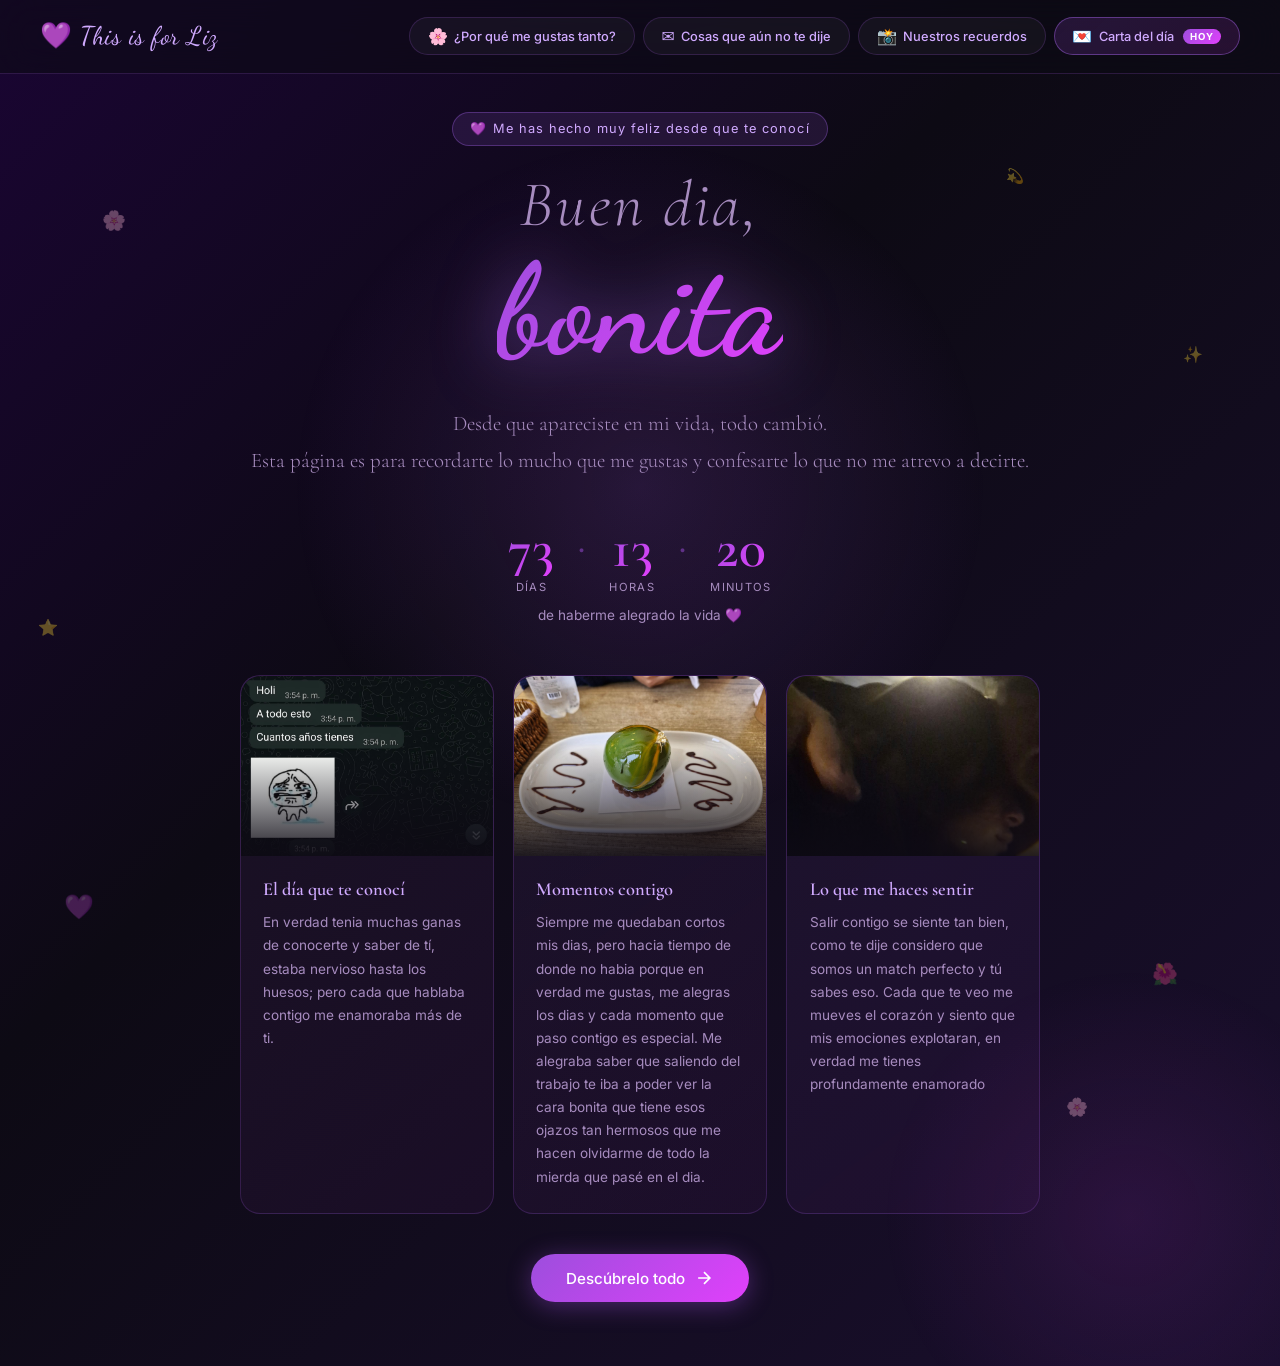
==== index.html @ a4163562 "orientación 2" ====
<!DOCTYPE html>
<html lang="es">

<head>
  <meta charset="UTF-8" />
  <meta name="viewport" content="width=device-width, initial-scale=1.0" />
  <title>This is for Liz 💜</title>
  <meta name="description"
    content="Una página especial dedicada a ti, para recordar todo lo que hemos vivido juntos." />
  <link rel="preconnect" href="https://fonts.googleapis.com" />
  <link rel="preconnect" href="https://fonts.gstatic.com" crossorigin />
  <link
    href="https://fonts.googleapis.com/css2?family=Cormorant+Garamond:ital,wght@0,300;0,400;0,600;1,300;1,400&family=Inter:wght@300;400;500&family=Dancing+Script:wght@400;600;700&display=swap"
    rel="stylesheet" />
  <link rel="stylesheet" href="style.css" />
</head>

<body>

  <!-- ✨ Partículas flotantes de fondo -->
  <div class="particles" id="particles"></div>

  <!-- 🌸 Pantalla Principal -->
  <main class="hero" id="hero">

    <!-- Encabezado con navegación de pestañas -->
    <header class="site-header" id="site-header">
      <div class="logo">💜 This is for Liz</div>
      <nav class="tab-nav" id="tab-nav" aria-label="Navegación principal">
        <button class="tab-btn" id="btn-why" onclick="openModal('modal-why')" aria-haspopup="dialog">
          <span class="tab-icon">🌸</span>
          <span class="tab-label">¿Por qué me gustas tanto?</span>
        </button>
        <button class="tab-btn" id="btn-unsaid" onclick="openModal('modal-unsaid')" aria-haspopup="dialog">
          <span class="tab-icon">✉️</span>
          <span class="tab-label">Cosas que aún no te dije</span>
        </button>
        <button class="tab-btn" id="btn-memories" onclick="openModal('modal-memories')" aria-haspopup="dialog">
          <span class="tab-icon">📸</span>
          <span class="tab-label">Nuestros recuerdos</span>
        </button>
        <button class="tab-btn tab-btn--carta" id="btn-carta" onclick="openModal('modal-carta')" aria-haspopup="dialog">
          <span class="tab-icon">💌</span>
          <span class="tab-label">Carta del día</span>
          <span class="carta-badge" id="carta-badge">HOY</span>
        </button>
      </nav>
    </header>

    <!-- Contenido principal del hero -->
    <section class="hero-content" id="hero-content">
      <div class="hero-badge">💜 Me has hecho muy feliz desde que te conocí</div>

      <h1 class="hero-title">
        <span class="title-line">Buen dia,</span>
        <span class="title-name" id="hero-name">bonita</span>
      </h1>

      <p class="hero-subtitle" id="hero-subtitle">
        Desde que apareciste en mi vida, todo cambió.<br />
        Esta página es para recordarte lo mucho que me gustas y confesarte lo que no me atrevo a decirte.
      </p>

      <!-- Contador de tiempo juntos -->
      <div class="time-counter" id="time-counter">
        <div class="counter-item">
          <span class="counter-number" id="counter-days">0</span>
          <span class="counter-label">días</span>
        </div>
        <div class="counter-divider">·</div>
        <div class="counter-item">
          <span class="counter-number" id="counter-hours">0</span>
          <span class="counter-label">horas</span>
        </div>
        <div class="counter-divider">·</div>
        <div class="counter-item">
          <span class="counter-number" id="counter-minutes">0</span>
          <span class="counter-label">minutos</span>
        </div>
      </div>
      <p class="counter-caption">de haberme alegrado la vida 💜</p>

      <!-- Tarjetas de experiencias en la pantalla principal -->
      <div class="experience-cards" id="experience-cards">

        <!-- ── Tarjeta 1: agrega tu foto en src="" ── -->
        <article class="exp-card" id="card-1">
          <div class="card-media" id="card-media-1">
            <!-- imagen: imagenes/primer_mensaje.jpeg -->
            <img class="card-photo" id="card-photo-1" src="imagenes/primer_mensaje.jpeg" alt="El día que te conocí"
              onerror="this.style.display='none'; this.nextElementSibling.style.display='flex'"
              onload="this.style.display='block'; this.nextElementSibling.style.display='none'" />
            <div class="card-photo-placeholder" id="card-placeholder-1">
              <span class="placeholder-icon">🌟</span>
            </div>
            <div class="card-media-overlay"></div>
          </div>
          <div class="card-body">
            <h3 class="card-title">El día que te conocí</h3>
            <p class="card-text">En verdad tenia muchas ganas de conocerte y saber de tí, estaba nervioso hasta los
              huesos; pero cada que hablaba contigo me enamoraba más de ti.</p>
          </div>
        </article>

        <!-- ── Tarjeta 2: agrega tu foto en src="" ── -->
        <article class="exp-card" id="card-2">
          <div class="card-media" id="card-media-2">
            <img class="card-photo" id="card-photo-2" src="imagenes/votaciones_dia.jpeg" alt="Momentos contigo"
              onerror="this.style.display='none'; this.nextElementSibling.style.display='flex'"
              onload="this.style.display='block'; this.nextElementSibling.style.display='none'" />
            <div class="card-photo-placeholder" id="card-placeholder-2">
              <span class="placeholder-icon">☕</span>
            </div>
            <div class="card-media-overlay"></div>
          </div>
          <div class="card-body">
            <h3 class="card-title">Momentos contigo</h3>
            <p class="card-text">Siempre me quedaban cortos mis dias, pero hacia tiempo de donde no habia porque en
              verdad me gustas, me alegras los dias y cada momento que paso contigo es especial.
              Me alegraba saber que saliendo del trabajo te iba a poder ver la cara bonita que tiene esos ojazos tan
              hermosos que me hacen olvidarme de todo la mierda que pasé en el dia.
            </p>
          </div>
        </article>

        <!-- ── Tarjeta 3: agrega tu foto en src="" ── -->
        <article class="exp-card" id="card-3">
          <div class="card-media" id="card-media-3">
            <img class="card-photo" id="card-photo-3" src="imagenes/bonita_captada_en_camara_durmiendo.jpeg"
              alt="Lo que me haces sentir"
              onerror="this.style.display='none'; this.nextElementSibling.style.display='flex'"
              onload="this.style.display='block'; this.nextElementSibling.style.display='none'" />
            <div class="card-photo-placeholder" id="card-placeholder-3">
              <span class="placeholder-icon">🎶</span>
            </div>
            <div class="card-media-overlay"></div>
          </div>
          <div class="card-body">
            <h3 class="card-title">Lo que me haces sentir</h3>
            <p class="card-text">Salir contigo se siente tan bien, como te dije considero que somos un match perfecto y
              tú sabes eso. Cada que te veo me mueves el corazón y siento que mis emociones explotaran, en verdad me
              tienes profundamente enamorado</p>
          </div>
        </article>

      </div>

      <!-- Botón de explorar -->
      <button class="cta-btn" id="cta-btn" onclick="openModal('modal-why')">
        <span>Descúbrelo todo</span>
        <svg width="20" height="20" viewBox="0 0 24 24" fill="none" stroke="currentColor" stroke-width="2">
          <path d="M5 12h14M12 5l7 7-7 7" />
        </svg>
      </button>
    </section>

    <!-- Flores decorativas flotantes -->
    <div class="floating-flowers" aria-hidden="true">
      <span class="flower f1">🌸</span>
      <span class="flower f2">✨</span>
      <span class="flower f3">💜</span>
      <span class="flower f4">🌺</span>
      <span class="flower f5">⭐</span>
      <span class="flower f6">🌸</span>
      <span class="flower f7">💫</span>
    </div>
  </main>

  <!-- ─────────────────────────────────────────── -->
  <!-- MODAL 1: ¿Por qué me gustas tanto?         -->
  <!-- ─────────────────────────────────────────── -->
  <div class="modal-overlay" id="modal-why" role="dialog" aria-modal="true" aria-labelledby="modal-why-title"
    onclick="closeModalOnOverlay(event, 'modal-why')">
    <div class="modal-window" id="modal-why-win">
      <button class="modal-close" onclick="closeModal('modal-why')" aria-label="Cerrar ventana">✕</button>
      <div class="modal-header">
        <span class="modal-icon">🌸</span>
        <h2 class="modal-title" id="modal-why-title">¿Por qué me gustas tanto?</h2>
      </div>
      <div class="modal-body" id="modal-why-body">
        <!-- Aquí irá el contenido personalizado -->
        <p class="modal-intro">Como siempre te dije razones me sobran, voy a intentar escribir algunas...</p>

        <div class="reason-list" id="reason-list">
          <div class="reason-item" id="reason-1">
            <span class="reason-num">01</span>
            <div class="reason-text">
              <h4>Eres tan "Ay"</h4>
              <p>Tu forma de ser tan unica hizo que me enamorara de ti, tus gestos, tu sonrisa, tu forma de hablar, ...,
                en verdad me tienes completamente idiota.</p>
            </div>
          </div>
          <div class="reason-item" id="reason-2">
            <span class="reason-num">02</span>
            <div class="reason-text">
              <h4>Tus ojos</h4>
              <p>Cada vez que te veo se me ilumina el rostro, y eso lo has notado. El poder verte eso ojos me llena el
                corazón el como me mirabas me hacia ponerme nervioso y feliz ksksk</p>
            </div>
          </div>
          <div class="reason-item" id="reason-3">
            <span class="reason-num">03</span>
            <div class="reason-text">
              <h4>Tu sonrisa</h4>
              <p>Cada vez que te veia sonreir me movias por dentro. En verdad, no te haces una idea de lo hermosa que te
                ves sonriendo
              </p>
            </div>
          </div>
          <div class="reason-item" id="reason-4">
            <span class="reason-num">04</span>
            <div class="reason-text">
              <h4>Tu forma de hablar</h4>
              <p>Me alegra tanto que cuando hablamos no es como la charla tipica y aburrida que se tiene siempre,
                contigo hasta hablar de traumas llega a ser divertido sksksksk</p>
            </div>
          </div>
          <div class="reason-item" id="reason-5">
            <span class="reason-num">05</span>
            <div class="reason-text">
              <h4>Tu forma de besar</h4>
              <p>Te prometo que nadie me habia besado como lo haces tú, al principio fue raro pero no por malo sino por
                novedad, pero me gusto mucho ksksk; desde sentir tus labios hasta el escucharte respirar con algo de
                dificultad, te prometo que es muy bonito recordarlo ksksk</p>
            </div>
          </div>
        </div>
      </div>
    </div>
  </div>

  <!-- ─────────────────────────────────────────── -->
  <!-- MODAL 2: Cosas que aún no te dije          -->
  <!-- ─────────────────────────────────────────── -->
  <div class="modal-overlay" id="modal-unsaid" role="dialog" aria-modal="true" aria-labelledby="modal-unsaid-title"
    onclick="closeModalOnOverlay(event, 'modal-unsaid')">
    <div class="modal-window" id="modal-unsaid-win">
      <button class="modal-close" onclick="closeModal('modal-unsaid')" aria-label="Cerrar ventana">✕</button>
      <div class="modal-header">
        <span class="modal-icon">✉️</span>
        <h2 class="modal-title" id="modal-unsaid-title">Cosas que aún no te dije</h2>
      </div>
      <div class="modal-body" id="modal-unsaid-body">
        <p class="modal-intro">Hay cosas que quise decirte pero no encontré el momento...</p>

        <div class="letter-container" id="letter-container">
          <div class="letter" id="letter-1">
            <p class="letter-text">
              "Me tragué el rogarte que te quedes a mi lado, porque en verdad te quiero lo suficiente como para respetar
              lo que decidas aunque me duela. Quiero que seas feliz y me gustaria que eso fuera a mi lado, si es que me
              eliges te prometo hacerte feliz cada dia y darte el afecto, cariño, respeto y todo lo que te mereces.
              Y si no es asi, espero que encuentres eso que buscas y seas feliz. Nunca me arrepentiré de haberte
              conocido
              y de haberte querido con todo mi ser. Te quiero mucho, mucho, mucho, en verdad no te haces una idea cuanto
              me gustas; estoy llorando mientras escribo esto porque me cuesta y duele el pensar que puede que no me
              elijas. Cuando hablamos de todo esto no podia dormir bien, y cuando dormi tuve una pesadilla, habia soñado
              que no me elegias a mí y te prometo que me desperté con lagrimas en los ojos. Pero como ya te habia dicho
              sea lo que sea que elijas yo estaré bien con eso
            </p>
            <span class="letter-sig">— Te quiero con el alma 💜</span>
          </div>
        </div>
      </div>
    </div>
  </div>

  <!-- ─────────────────────────────────────────── -->
  <!-- MODAL 3: Nuestros recuerdos                -->
  <!-- ─────────────────────────────────────────── -->
  <div class="modal-overlay" id="modal-memories" role="dialog" aria-modal="true" aria-labelledby="modal-memories-title"
    onclick="closeModalOnOverlay(event, 'modal-memories')">
    <div class="modal-window" id="modal-memories-win">
      <button class="modal-close" onclick="closeModal('modal-memories')" aria-label="Cerrar ventana">✕</button>
      <div class="modal-header">
        <span class="modal-icon">📸</span>
        <h2 class="modal-title" id="modal-memories-title">Nuestros recuerdos</h2>
      </div>
      <div class="modal-body" id="modal-memories-body">
        <p class="modal-intro">Te dije que no soy mucho de tomar fotos, pero acá puse algunos momentos que los guardo en
          mi corazón...</p>

        <div class="memories-grid" id="memories-grid">

          <!-- ── Recuerdo 1: pon tu foto en src="" y el pie en data-caption="" ── -->
          <div class="memory-card" id="memory-1">
            <img class="memory-photo" id="memory-photo-1" src="imagenes/flores_1.jpeg" alt="Recuerdo 1"
              onerror="this.style.display='none'; this.nextElementSibling.style.display='flex'"
              onload="this.style.display='block'; this.nextElementSibling.style.display='none'" />
            <div class="memory-placeholder" id="memory-placeholder-1">
              <span>🌸</span>
              <p>Recuerdo 1</p>
              <small>Pon la ruta de tu foto en src=""</small>
            </div>
            <div class="memory-caption" id="memory-caption-1">Es medio loco recordar que las 2 semanas de conocerte ya
              queria darte flores ksksksks</div>
          </div>

          <!-- ── Recuerdo 2 ── -->
          <div class="memory-card" id="memory-2">
            <img class="memory-photo" id="memory-photo-2" src="imagenes/flores_2.jpeg" alt="Recuerdo 2"
              onerror="this.style.display='none'; this.nextElementSibling.style.display='flex'"
              onload="this.style.display='block'; this.nextElementSibling.style.display='none'" />
            <div class="memory-placeholder" id="memory-placeholder-2">
              <span>✨</span>
              <p>Recuerdo 2</p>
              <small>Pon la ruta de tu foto en src=""</small>
            </div>
            <div class="memory-caption" id="memory-caption-2">Lirios para mi delirio XD, frase quemada, no puede ser
            </div>
          </div>

          <!-- ── Recuerdo 3 ── -->
          <div class="memory-card" id="memory-3">
            <img class="memory-photo" id="memory-photo-3" src="imagenes/votaciones_dia.jpeg" alt="Recuerdo 3"
              onerror="this.style.display='none'; this.nextElementSibling.style.display='flex'"
              onload="this.style.display='block'; this.nextElementSibling.style.display='none'" />
            <div class="memory-placeholder" id="memory-placeholder-3">
              <span>💜</span>
              <p>Recuerdo 3</p>
              <small>Pon la ruta de tu foto en src=""</small>
            </div>
            <div class="memory-caption" id="memory-caption-3">El dia de las votaciones, me encanto el poder haber estado
              al menos unas horas contigo</div>
          </div>

          <!-- ── Recuerdo 4 ── -->
          <div class="memory-card" id="memory-4">
            <img class="memory-photo" id="memory-photo-4" src="imagenes/bonita_captada_en_camara_durmiendo.jpeg"
              alt="Recuerdo 4" onerror="this.style.display='none'; this.nextElementSibling.style.display='flex'"
              onload="this.style.display='block'; this.nextElementSibling.style.display='none'" />
            <div class="memory-placeholder" id="memory-placeholder-4">
              <span>🌺</span>
              <p>Recuerdo 4</p>
              <small>Pon la ruta de tu foto en src=""</small>
            </div>
            <div class="memory-caption" id="memory-caption-4">Fue hermoso haber pasado toda una tarde contigo, me
              llenaste el corazón</div>
          </div>

        </div>
      </div>
    </div>
  </div>

  <!-- ─────────────────────────────────────────── -->
  <!-- MODAL 4: Carta del día                     -->
  <!-- ─────────────────────────────────────────── -->
  <div class="modal-overlay" id="modal-carta" role="dialog" aria-modal="true" aria-labelledby="modal-carta-title"
    onclick="closeModalOnOverlay(event, 'modal-carta')">
    <div class="modal-window modal-window--carta" id="modal-carta-win">
      <button class="modal-close" onclick="closeModal('modal-carta')" aria-label="Cerrar ventana">✕</button>

      <div class="modal-header">
        <span class="modal-icon">💌</span>
        <div>
          <h2 class="modal-title" id="modal-carta-title">Carta del día</h2>
          <p class="carta-date" id="carta-date-label">Cargando fecha...</p>
        </div>
      </div>

      <div class="modal-body" id="modal-carta-body">

        <!-- Carta actual -->
        <div class="carta-display" id="carta-display">
          <div class="carta-paper" id="carta-paper">
            <div class="carta-paper-header">
              <span class="carta-paper-icon">💜</span>
              <span class="carta-paper-label" id="carta-paper-label">Para ti, hoy</span>
            </div>
            <div class="carta-text" id="carta-text">
              <!-- El contenido se inyecta desde script.js -->
            </div>
            <div class="carta-firma" id="carta-firma">— Con todo mi cariño 💜</div>
          </div>
        </div>

        <!-- Sin carta para hoy -->
        <div class="carta-empty hidden" id="carta-empty">
          <span class="carta-empty-icon">📭</span>
          <p>Aún no hay carta para hoy...</p>
          <small>Vuelve pronto 💜</small>
        </div>

        <!-- Separador -->
        <div class="carta-divider">
          <span>✦</span>
        </div>

        <!-- Contador para la siguiente carta -->
        <div class="carta-next" id="carta-next">
          <p class="carta-next-label">Próxima carta en</p>
          <div class="carta-countdown" id="carta-countdown">
            <div class="cd-item">
              <span class="cd-num" id="cd-hours">00</span>
              <span class="cd-label">horas</span>
            </div>
            <span class="cd-sep">:</span>
            <div class="cd-item">
              <span class="cd-num" id="cd-mins">00</span>
              <span class="cd-label">min</span>
            </div>
            <span class="cd-sep">:</span>
            <div class="cd-item">
              <span class="cd-num" id="cd-secs">00</span>
              <span class="cd-label">seg</span>
            </div>
          </div>
        </div>

        <!-- Historial de cartas pasadas -->
        <div class="carta-history" id="carta-history">
          <h3 class="carta-history-title">📚 Cartas anteriores</h3>
          <div class="carta-history-list" id="carta-history-list">
            <!-- Se genera dinámicamente -->
          </div>
        </div>

      </div>
    </div>
  </div>

  <script src="script.js"></script>
</body>

</html>
---- style.css ----
/* ============================================
   PARA TI 💜 — Hoja de estilos principal
   Paleta: Morado / Violeta / Rosa oscuro
   ============================================ */

/* ── Variables de diseño ── */
:root {
  --clr-bg:          #0d0a14;
  --clr-bg2:         #140d1f;
  --clr-surface:     rgba(255, 255, 255, 0.04);
  --clr-surface2:    rgba(255, 255, 255, 0.08);
  --clr-border:      rgba(180, 100, 255, 0.18);
  --clr-border2:     rgba(180, 100, 255, 0.35);

  --clr-purple-1:    #b46fff;   /* principal */
  --clr-purple-2:    #9d4edd;   /* medio */
  --clr-purple-3:    #7b2fbe;   /* oscuro */
  --clr-pink:        #e040fb;
  --clr-lavender:    #d0aaff;
  --clr-text:        #f0e6ff;
  --clr-text-muted:  #a78cbf;

  --grad-main:  linear-gradient(135deg, #1a0533 0%, #0d0a14 40%, #1a0f2e 100%);
  --grad-accent: linear-gradient(135deg, var(--clr-purple-2), var(--clr-pink));
  --grad-card:  linear-gradient(145deg, rgba(180,111,255,0.08) 0%, rgba(224,64,251,0.04) 100%);

  --shadow-purple: 0 0 40px rgba(157, 78, 221, 0.25);
  --shadow-card:   0 8px 32px rgba(0, 0, 0, 0.4);
  --shadow-modal:  0 24px 80px rgba(0, 0, 0, 0.7), 0 0 60px rgba(157,78,221,0.2);

  --radius-card:  20px;
  --radius-modal: 28px;
  --radius-btn:   50px;

  --font-serif:  'Cormorant Garamond', Georgia, serif;
  --font-script: 'Dancing Script', cursive;
  --font-sans:   'Inter', system-ui, sans-serif;

  --transition: 0.35s cubic-bezier(0.4, 0, 0.2, 1);
}

/* ── Reset & base ── */
*, *::before, *::after { box-sizing: border-box; margin: 0; padding: 0; }

html { scroll-behavior: smooth; }

body {
  font-family: var(--font-sans);
  background: var(--grad-main);
  color: var(--clr-text);
  min-height: 100vh;
  overflow-x: hidden;
  line-height: 1.6;
}

/* ══════════════════════════════════════════
   PARTÍCULAS DE FONDO
══════════════════════════════════════════ */
.particles {
  position: fixed;
  inset: 0;
  pointer-events: none;
  z-index: 0;
  overflow: hidden;
}

.particle {
  position: absolute;
  border-radius: 50%;
  opacity: 0;
  animation: float-particle linear infinite;
}

@keyframes float-particle {
  0%   { transform: translateY(100vh) scale(0); opacity: 0; }
  10%  { opacity: 1; }
  90%  { opacity: 0.6; }
  100% { transform: translateY(-10vh) scale(1); opacity: 0; }
}

/* ══════════════════════════════════════════
   HEADER / NAVEGACIÓN
══════════════════════════════════════════ */
.site-header {
  position: fixed;
  top: 0;
  left: 0;
  right: 0;
  z-index: 100;
  display: flex;
  align-items: center;
  justify-content: space-between;
  padding: 1rem 2.5rem;
  background: rgba(13, 10, 20, 0.6);
  backdrop-filter: blur(20px);
  -webkit-backdrop-filter: blur(20px);
  border-bottom: 1px solid var(--clr-border);
  transition: var(--transition);
}

.site-header.scrolled {
  padding: 0.7rem 2.5rem;
  background: rgba(13, 10, 20, 0.9);
}

.logo {
  font-family: var(--font-script);
  font-size: 1.6rem;
  color: var(--clr-lavender);
  letter-spacing: 0.02em;
  flex-shrink: 0;
  user-select: none;
}

/* Tabs de navegación */
.tab-nav {
  display: flex;
  gap: 0.5rem;
  flex-wrap: wrap;
  justify-content: flex-end;
}

.tab-btn {
  display: flex;
  align-items: center;
  gap: 0.4rem;
  padding: 0.5rem 1.1rem;
  background: var(--clr-surface);
  border: 1px solid var(--clr-border);
  border-radius: var(--radius-btn);
  color: var(--clr-lavender);
  font-family: var(--font-sans);
  font-size: 0.8rem;
  font-weight: 500;
  cursor: pointer;
  transition: var(--transition);
  white-space: nowrap;
}

.tab-btn:hover,
.tab-btn:focus-visible {
  background: rgba(157, 78, 221, 0.2);
  border-color: var(--clr-purple-1);
  color: var(--clr-text);
  box-shadow: 0 0 16px rgba(157, 78, 221, 0.3);
  outline: none;
  transform: translateY(-1px);
}

.tab-icon { font-size: 1rem; }

/* ══════════════════════════════════════════
   HERO / PANTALLA PRINCIPAL
══════════════════════════════════════════ */
.hero {
  position: relative;
  min-height: 100vh;
  display: flex;
  align-items: center;
  justify-content: center;
  padding: 7rem 1.5rem 4rem;
  overflow: hidden;
}

/* Orbe de fondo decorativo */
.hero::before {
  content: '';
  position: absolute;
  top: 10%;
  left: 50%;
  transform: translateX(-50%);
  width: 700px;
  height: 700px;
  background: radial-gradient(ellipse, rgba(157,78,221,0.18) 0%, transparent 70%);
  pointer-events: none;
  animation: pulse-orb 6s ease-in-out infinite;
}

.hero::after {
  content: '';
  position: absolute;
  bottom: -100px;
  right: -100px;
  width: 500px;
  height: 500px;
  background: radial-gradient(ellipse, rgba(224,64,251,0.1) 0%, transparent 70%);
  pointer-events: none;
}

@keyframes pulse-orb {
  0%, 100% { transform: translateX(-50%) scale(1); opacity: 0.7; }
  50%       { transform: translateX(-50%) scale(1.1); opacity: 1; }
}

.hero-content {
  position: relative;
  z-index: 2;
  text-align: center;
  max-width: 800px;
  width: 100%;
  animation: fade-in-up 1s ease both;
}

@keyframes fade-in-up {
  from { opacity: 0; transform: translateY(40px); }
  to   { opacity: 1; transform: translateY(0); }
}

/* Badge */
.hero-badge {
  display: inline-block;
  padding: 0.35rem 1.1rem;
  background: rgba(180, 111, 255, 0.12);
  border: 1px solid rgba(180, 111, 255, 0.3);
  border-radius: var(--radius-btn);
  font-size: 0.8rem;
  letter-spacing: 0.08em;
  color: var(--clr-lavender);
  margin-bottom: 1.5rem;
  animation: fade-in-up 1s 0.1s ease both;
}

/* Título hero */
.hero-title {
  display: flex;
  flex-direction: column;
  align-items: center;
  line-height: 1.1;
  margin-bottom: 1.5rem;
  animation: fade-in-up 1s 0.2s ease both;
}

.title-line {
  font-family: var(--font-serif);
  font-size: clamp(2.5rem, 6vw, 4rem);
  font-weight: 300;
  font-style: italic;
  color: var(--clr-text-muted);
  letter-spacing: 0.04em;
}

.title-name {
  font-family: var(--font-script);
  font-size: clamp(4rem, 12vw, 8rem);
  font-weight: 700;
  background: var(--grad-accent);
  -webkit-background-clip: text;
  -webkit-text-fill-color: transparent;
  background-clip: text;
  filter: drop-shadow(0 0 30px rgba(180,111,255,0.5));
  animation: name-glow 3s ease-in-out infinite;
}

@keyframes name-glow {
  0%, 100% { filter: drop-shadow(0 0 20px rgba(180,111,255,0.4)); }
  50%       { filter: drop-shadow(0 0 50px rgba(224,64,251,0.6)); }
}

/* Subtítulo */
.hero-subtitle {
  font-family: var(--font-serif);
  font-size: clamp(1rem, 2.5vw, 1.3rem);
  font-weight: 300;
  color: var(--clr-text-muted);
  line-height: 1.8;
  margin-bottom: 2.5rem;
  animation: fade-in-up 1s 0.3s ease both;
}

/* Contador de tiempo */
.time-counter {
  display: flex;
  align-items: center;
  justify-content: center;
  gap: 1.5rem;
  margin-bottom: 0.5rem;
  animation: fade-in-up 1s 0.4s ease both;
}

.counter-item {
  display: flex;
  flex-direction: column;
  align-items: center;
}

.counter-number {
  font-family: var(--font-serif);
  font-size: clamp(2rem, 5vw, 3.5rem);
  font-weight: 600;
  background: var(--grad-accent);
  -webkit-background-clip: text;
  -webkit-text-fill-color: transparent;
  background-clip: text;
  line-height: 1;
}

.counter-label {
  font-size: 0.7rem;
  letter-spacing: 0.12em;
  text-transform: uppercase;
  color: var(--clr-text-muted);
  margin-top: 0.2rem;
}

.counter-divider {
  font-size: 2rem;
  color: var(--clr-purple-2);
  opacity: 0.5;
  line-height: 1;
  padding-bottom: 1rem;
}

.counter-caption {
  font-size: 0.85rem;
  color: var(--clr-text-muted);
  margin-bottom: 3rem;
  animation: fade-in-up 1s 0.5s ease both;
}

/* ══════════════════════════════════════════
   TARJETAS DE EXPERIENCIAS
══════════════════════════════════════════ */
.experience-cards {
  display: grid;
  grid-template-columns: repeat(auto-fit, minmax(240px, 1fr));
  gap: 1.2rem;
  margin-bottom: 2.5rem;
  animation: fade-in-up 1s 0.6s ease both;
}

.exp-card {
  background: var(--grad-card);
  border: 1px solid var(--clr-border);
  border-radius: var(--radius-card);
  text-align: left;
  cursor: default;
  transition: var(--transition);
  position: relative;
  overflow: hidden;
  display: flex;
  flex-direction: column;
}

.exp-card::after {
  content: '';
  position: absolute;
  inset: 0;
  border-radius: var(--radius-card);
  background: linear-gradient(135deg, rgba(180,111,255,0.06) 0%, transparent 60%);
  opacity: 0;
  transition: var(--transition);
  pointer-events: none;
  z-index: 2;
}

.exp-card:hover {
  border-color: var(--clr-border2);
  transform: translateY(-5px);
  box-shadow: var(--shadow-purple);
}

.exp-card:hover::after { opacity: 1; }

/* ── Área de imagen ── */
.card-media {
  position: relative;
  width: 100%;
  height: 180px;
  overflow: hidden;
  border-radius: var(--radius-card) var(--radius-card) 0 0;
  flex-shrink: 0;
}

/* Foto real */
.card-photo {
  width: 100%;
  height: 100%;
  object-fit: cover;
  object-position: center top;
  display: none;            /* oculta hasta que cargue (onload la muestra) */
  transition: transform 0.5s ease;
}

.exp-card:hover .card-photo { transform: scale(1.05); }

/* Placeholder cuando no hay foto */
.card-photo-placeholder {
  position: absolute;
  inset: 0;
  display: flex;             /* visible por defecto */
  align-items: center;
  justify-content: center;
  background: linear-gradient(145deg, rgba(157,78,221,0.15), rgba(224,64,251,0.08));
}

.placeholder-icon {
  font-size: 3rem;
  opacity: 0.7;
  filter: drop-shadow(0 0 12px rgba(180,111,255,0.5));
  transition: transform 0.3s ease;
}

.exp-card:hover .placeholder-icon { transform: scale(1.15); }

/* Overlay degradado al fondo de la imagen */
.card-media-overlay {
  position: absolute;
  bottom: 0;
  left: 0;
  right: 0;
  height: 60%;
  background: linear-gradient(to top, rgba(13,10,20,0.9) 0%, transparent 100%);
  pointer-events: none;
}

/* ── Cuerpo de texto ── */
.card-body {
  padding: 1.2rem 1.4rem 1.5rem;
  flex: 1;
}

.card-title {
  font-family: var(--font-serif);
  font-size: 1.15rem;
  font-weight: 600;
  color: var(--clr-lavender);
  margin-bottom: 0.45rem;
}

.card-text {
  font-size: 0.85rem;
  color: var(--clr-text-muted);
  line-height: 1.7;
}


/* ── CTA Button ── */
.cta-btn {
  display: inline-flex;
  align-items: center;
  gap: 0.6rem;
  padding: 0.9rem 2.2rem;
  background: var(--grad-accent);
  border: none;
  border-radius: var(--radius-btn);
  color: #fff;
  font-family: var(--font-sans);
  font-size: 0.95rem;
  font-weight: 500;
  cursor: pointer;
  transition: var(--transition);
  box-shadow: 0 4px 24px rgba(157,78,221,0.4);
  animation: fade-in-up 1s 0.7s ease both;
}

.cta-btn:hover {
  transform: translateY(-2px) scale(1.03);
  box-shadow: 0 8px 36px rgba(157,78,221,0.55);
}

.cta-btn svg { transition: transform 0.3s ease; }
.cta-btn:hover svg { transform: translateX(4px); }

/* ══════════════════════════════════════════
   FLORES FLOTANTES DECORATIVAS
══════════════════════════════════════════ */
.floating-flowers {
  position: absolute;
  inset: 0;
  pointer-events: none;
  z-index: 1;
  overflow: hidden;
}

.flower {
  position: absolute;
  font-size: 1.5rem;
  opacity: 0.35;
  animation: float-flower ease-in-out infinite;
  user-select: none;
}

.f1 { top: 15%; left:  8%; animation-duration: 7s;  animation-delay: 0s;   font-size: 1.2rem; }
.f2 { top: 25%; right: 6%; animation-duration: 9s;  animation-delay: 1.5s; font-size: 1rem; }
.f3 { top: 65%; left: 5%;  animation-duration: 8s;  animation-delay: 0.8s; }
.f4 { top: 70%; right: 8%; animation-duration: 10s; animation-delay: 2s;   font-size: 1.3rem; }
.f5 { top: 45%; left: 3%;  animation-duration: 6s;  animation-delay: 3s;   font-size: 1rem; }
.f6 { top: 80%; right:15%; animation-duration: 11s; animation-delay: 0.3s; font-size: 1.1rem; }
.f7 { top: 12%; right:20%; animation-duration: 8.5s;animation-delay: 2.5s; font-size: 0.9rem; }

@keyframes float-flower {
  0%, 100% { transform: translateY(0)    rotate(0deg); }
  33%       { transform: translateY(-18px) rotate(8deg); }
  66%       { transform: translateY(-8px)  rotate(-5deg); }
}

/* ══════════════════════════════════════════
   MODALES / VENTANAS FLOTANTES
══════════════════════════════════════════ */
.modal-overlay {
  position: fixed;
  inset: 0;
  z-index: 200;
  background: rgba(5, 2, 12, 0.75);
  backdrop-filter: blur(8px);
  -webkit-backdrop-filter: blur(8px);
  display: flex;
  align-items: center;
  justify-content: center;
  padding: 1.5rem;
  opacity: 0;
  visibility: hidden;
  transition: opacity 0.35s ease, visibility 0.35s ease;
}

.modal-overlay.active {
  opacity: 1;
  visibility: visible;
}

.modal-window {
  background: linear-gradient(145deg, #1c1030 0%, #120a22 100%);
  border: 1px solid var(--clr-border2);
  border-radius: var(--radius-modal);
  box-shadow: var(--shadow-modal);
  width: 100%;
  max-width: 620px;
  max-height: 85vh;
  overflow-y: auto;
  position: relative;
  transform: translateY(30px) scale(0.96);
  transition: transform 0.4s cubic-bezier(0.34, 1.56, 0.64, 1), opacity 0.35s ease;
  opacity: 0;
}

/* Scrollbar del modal */
.modal-window::-webkit-scrollbar { width: 5px; }
.modal-window::-webkit-scrollbar-track { background: transparent; }
.modal-window::-webkit-scrollbar-thumb { background: var(--clr-purple-3); border-radius: 99px; }

.modal-overlay.active .modal-window {
  transform: translateY(0) scale(1);
  opacity: 1;
}

/* Botón cerrar */
.modal-close {
  position: absolute;
  top: 1.2rem;
  right: 1.2rem;
  width: 34px;
  height: 34px;
  background: rgba(255,255,255,0.07);
  border: 1px solid var(--clr-border);
  border-radius: 50%;
  color: var(--clr-text-muted);
  font-size: 0.9rem;
  cursor: pointer;
  display: flex;
  align-items: center;
  justify-content: center;
  transition: var(--transition);
  z-index: 10;
}

.modal-close:hover {
  background: rgba(180,111,255,0.2);
  color: var(--clr-text);
  border-color: var(--clr-purple-1);
}

/* Header del modal */
.modal-header {
  padding: 2.2rem 2.2rem 0;
  display: flex;
  align-items: center;
  gap: 1rem;
  border-bottom: 1px solid var(--clr-border);
  padding-bottom: 1.5rem;
  margin-bottom: 1.5rem;
}

.modal-icon { font-size: 2rem; }

.modal-title {
  font-family: var(--font-serif);
  font-size: clamp(1.3rem, 3vw, 1.8rem);
  font-weight: 400;
  font-style: italic;
  background: var(--grad-accent);
  -webkit-background-clip: text;
  -webkit-text-fill-color: transparent;
  background-clip: text;
}

.modal-body {
  padding: 0 2.2rem 2.2rem;
}

.modal-intro {
  font-family: var(--font-serif);
  font-size: 1.05rem;
  font-style: italic;
  color: var(--clr-text-muted);
  margin-bottom: 1.8rem;
}

/* ── Modal: Lista de razones ── */
.reason-list { display: flex; flex-direction: column; gap: 1.2rem; }

.reason-item {
  display: flex;
  gap: 1.2rem;
  align-items: flex-start;
  padding: 1.2rem;
  background: var(--clr-surface);
  border: 1px solid var(--clr-border);
  border-radius: 14px;
  transition: var(--transition);
}

.reason-item:hover {
  border-color: var(--clr-border2);
  background: var(--clr-surface2);
}

.reason-num {
  font-family: var(--font-serif);
  font-size: 2rem;
  font-weight: 600;
  color: var(--clr-purple-2);
  opacity: 0.5;
  line-height: 1;
  flex-shrink: 0;
  min-width: 2.5rem;
}

.reason-text h4 {
  font-family: var(--font-serif);
  font-size: 1.1rem;
  color: var(--clr-lavender);
  margin-bottom: 0.3rem;
}

.reason-text p {
  font-size: 0.88rem;
  color: var(--clr-text-muted);
  line-height: 1.7;
}

/* ── Modal: Carta ── */
.letter-container { display: flex; flex-direction: column; gap: 1rem; }

.letter {
  background: rgba(180,111,255,0.05);
  border: 1px solid var(--clr-border);
  border-left: 3px solid var(--clr-purple-2);
  border-radius: 0 14px 14px 0;
  padding: 1.5rem;
}

.letter-text {
  font-family: var(--font-serif);
  font-size: 1.05rem;
  font-style: italic;
  line-height: 1.9;
  color: var(--clr-text);
  margin-bottom: 1rem;
}

.letter-sig {
  font-family: var(--font-script);
  font-size: 1.1rem;
  color: var(--clr-purple-1);
}

/* ── Modal: Cuadrícula de recuerdos ── */
.memories-grid {
  display: grid;
  grid-template-columns: repeat(2, 1fr);
  gap: 1rem;
}

.memory-card {
  aspect-ratio: 1;
  border-radius: 16px;
  overflow: hidden;
  border: 1px solid var(--clr-border);
  transition: var(--transition);
  position: relative;
  background: var(--grad-card);
}

.memory-card:hover {
  border-color: var(--clr-border2);
  transform: scale(1.02);
  box-shadow: var(--shadow-purple);
}

/* ── Foto real ── */
.memory-photo {
  position: absolute;
  inset: 0;
  width: 100%;
  height: 100%;
  object-fit: cover;
  object-position: center top;
  display: none;
  transition: transform 0.5s ease;
}

.memory-card:hover .memory-photo { transform: scale(1.06); }

/* ── Placeholder sin foto ── */
.memory-placeholder {
  position: absolute;
  inset: 0;
  background: var(--grad-card);
  display: flex;
  flex-direction: column;
  align-items: center;
  justify-content: center;
  gap: 0.4rem;
  padding: 1rem;
  text-align: center;
}

.memory-placeholder span  { font-size: 2.5rem; }
.memory-placeholder p     { font-family: var(--font-serif); font-size: 0.95rem; color: var(--clr-lavender); }
.memory-placeholder small { font-size: 0.72rem; color: var(--clr-text-muted); }

/* ── Caption al pie (aparece al hacer hover sobre la foto) ── */
.memory-caption {
  position: absolute;
  bottom: 0;
  left: 0;
  right: 0;
  padding: 0.7rem 0.8rem 0.6rem;
  background: linear-gradient(to top, rgba(10,5,20,0.88) 0%, transparent 100%);
  font-family: var(--font-serif);
  font-size: 0.82rem;
  font-style: italic;
  color: var(--clr-lavender);
  opacity: 0;
  transform: translateY(4px);
  transition: opacity 0.3s ease, transform 0.3s ease;
  pointer-events: none;
  z-index: 3;
}

.memory-card:hover .memory-caption {
  opacity: 1;
  transform: translateY(0);
}

/* ══════════════════════════════════════════
   RESPONSIVE
══════════════════════════════════════════ */
@media (max-width: 640px) {
  .site-header {
    flex-direction: column;
    gap: 0.8rem;
    padding: 0.9rem 1rem;
  }

  .tab-nav {
    justify-content: center;
    gap: 0.4rem;
  }

  .tab-label { display: none; }
  .tab-icon  { font-size: 1.3rem; }

  .tab-btn {
    padding: 0.5rem 0.8rem;
    border-radius: 12px;
  }

  .experience-cards { grid-template-columns: 1fr; }

  .memories-grid { grid-template-columns: 1fr 1fr; }

  .modal-header,
  .modal-body { padding-left: 1.4rem; padding-right: 1.4rem; }

  .hero { padding-top: 10rem; }
}

@media (max-width: 400px) {
  .memories-grid { grid-template-columns: 1fr; }
}

/* ══════════════════════════════════════════
   PESTAÑA: Carta del día — botón especial
══════════════════════════════════════════ */
.tab-btn--carta {
  background: linear-gradient(135deg, rgba(157,78,221,0.18), rgba(224,64,251,0.12));
  border-color: rgba(180,111,255,0.4);
  position: relative;
}

.tab-btn--carta:hover {
  background: linear-gradient(135deg, rgba(157,78,221,0.35), rgba(224,64,251,0.25));
}

.carta-badge {
  background: var(--grad-accent);
  color: #fff;
  font-size: 0.6rem;
  font-weight: 700;
  letter-spacing: 0.1em;
  padding: 0.15rem 0.45rem;
  border-radius: 99px;
  margin-left: 0.2rem;
  animation: badge-pulse 2s ease-in-out infinite;
}

@keyframes badge-pulse {
  0%, 100% { box-shadow: 0 0 0 0 rgba(224,64,251,0.5); }
  50%       { box-shadow: 0 0 0 5px rgba(224,64,251,0); }
}

/* ══════════════════════════════════════════
   MODAL: Carta del día — ventana más ancha
══════════════════════════════════════════ */
.modal-window--carta { max-width: 680px; }

/* Fecha en el header */
.carta-date {
  font-size: 0.78rem;
  color: var(--clr-text-muted);
  margin-top: 0.15rem;
  letter-spacing: 0.06em;
}

/* ── Papel de la carta ── */
.carta-display { margin-bottom: 0.5rem; }

.carta-paper {
  background: linear-gradient(160deg, #1e1135 0%, #170e2e 100%);
  border: 1px solid rgba(180,111,255,0.3);
  border-radius: 18px;
  padding: 1.8rem 2rem;
  position: relative;
  overflow: hidden;
  box-shadow: inset 0 1px 0 rgba(255,255,255,0.04), 0 8px 32px rgba(0,0,0,0.3);
  animation: carta-appear 0.5s ease both;
}

@keyframes carta-appear {
  from { opacity: 0; transform: translateY(12px) scale(0.98); }
  to   { opacity: 1; transform: translateY(0) scale(1); }
}

/* Líneas decorativas de papel */
.carta-paper::before {
  content: '';
  position: absolute;
  inset: 0;
  background: repeating-linear-gradient(
    transparent,
    transparent 31px,
    rgba(180,111,255,0.06) 31px,
    rgba(180,111,255,0.06) 32px
  );
  pointer-events: none;
  border-radius: 18px;
}

.carta-paper-header {
  display: flex;
  align-items: center;
  gap: 0.6rem;
  margin-bottom: 1.2rem;
  padding-bottom: 0.8rem;
  border-bottom: 1px solid rgba(180,111,255,0.15);
}

.carta-paper-icon { font-size: 1.2rem; }

.carta-paper-label {
  font-family: var(--font-script);
  font-size: 1.1rem;
  color: var(--clr-lavender);
}

.carta-text {
  font-family: var(--font-serif);
  font-size: 1.05rem;
  font-style: italic;
  line-height: 2;
  color: var(--clr-text);
  white-space: pre-line;
  position: relative;
  z-index: 1;
  min-height: 80px;
}

.carta-firma {
  margin-top: 1.5rem;
  font-family: var(--font-script);
  font-size: 1.2rem;
  color: var(--clr-purple-1);
  text-align: right;
}

/* Sin carta */
.carta-empty {
  display: flex;
  flex-direction: column;
  align-items: center;
  gap: 0.4rem;
  padding: 2.5rem;
  text-align: center;
  color: var(--clr-text-muted);
}

.carta-empty-icon { font-size: 3rem; margin-bottom: 0.3rem; }
.carta-empty p    { font-family: var(--font-serif); font-size: 1.1rem; }
.carta-empty small{ font-size: 0.85rem; }

.hidden { display: none !important; }

/* ── Separador decorativo ── */
.carta-divider {
  display: flex;
  align-items: center;
  gap: 0.8rem;
  margin: 1.6rem 0;
  color: rgba(180,111,255,0.3);
  font-size: 0.9rem;
}

.carta-divider::before,
.carta-divider::after {
  content: '';
  flex: 1;
  height: 1px;
  background: linear-gradient(to right, transparent, rgba(180,111,255,0.2), transparent);
}

/* ── Contador próxima carta ── */
.carta-next { text-align: center; margin-bottom: 1.8rem; }

.carta-next-label {
  font-size: 0.75rem;
  letter-spacing: 0.12em;
  text-transform: uppercase;
  color: var(--clr-text-muted);
  margin-bottom: 0.7rem;
}

.carta-countdown {
  display: inline-flex;
  align-items: center;
  gap: 0.5rem;
  background: var(--clr-surface);
  border: 1px solid var(--clr-border);
  border-radius: 16px;
  padding: 0.8rem 1.5rem;
}

.cd-item {
  display: flex;
  flex-direction: column;
  align-items: center;
  min-width: 2.8rem;
}

.cd-num {
  font-family: var(--font-serif);
  font-size: 2rem;
  font-weight: 600;
  background: var(--grad-accent);
  -webkit-background-clip: text;
  -webkit-text-fill-color: transparent;
  background-clip: text;
  line-height: 1;
  transition: transform 0.2s ease;
}

.cd-num.tick { transform: scale(1.15); }

.cd-label {
  font-size: 0.65rem;
  letter-spacing: 0.1em;
  text-transform: uppercase;
  color: var(--clr-text-muted);
  margin-top: 0.15rem;
}

.cd-sep {
  font-size: 1.4rem;
  color: var(--clr-purple-2);
  opacity: 0.4;
  padding-bottom: 0.5rem;
  line-height: 1;
}

/* ── Historial de cartas ── */
.carta-history { margin-top: 0.5rem; }

.carta-history-title {
  font-family: var(--font-serif);
  font-size: 1rem;
  color: var(--clr-text-muted);
  margin-bottom: 0.8rem;
  font-weight: 400;
}

.carta-history-list { display: flex; flex-direction: column; gap: 0.7rem; }

.carta-history-item {
  display: flex;
  align-items: flex-start;
  gap: 1rem;
  padding: 0.9rem 1.1rem;
  background: var(--clr-surface);
  border: 1px solid var(--clr-border);
  border-radius: 12px;
  cursor: pointer;
  transition: var(--transition);
}

.carta-history-item:hover {
  border-color: var(--clr-border2);
  background: var(--clr-surface2);
}

.carta-history-date {
  font-size: 0.72rem;
  color: var(--clr-purple-1);
  letter-spacing: 0.06em;
  white-space: nowrap;
  padding-top: 0.15rem;
  min-width: 5.5rem;
  flex-shrink: 0;
}

.carta-history-preview {
  font-family: var(--font-serif);
  font-style: italic;
  font-size: 0.9rem;
  color: var(--clr-text-muted);
  line-height: 1.5;
  overflow: hidden;
  display: -webkit-box;
  -webkit-line-clamp: 2;
  -webkit-box-orient: vertical;
}

.carta-history-empty {
  font-size: 0.85rem;
  color: var(--clr-text-muted);
  font-style: italic;
  text-align: center;
  padding: 1rem;
}
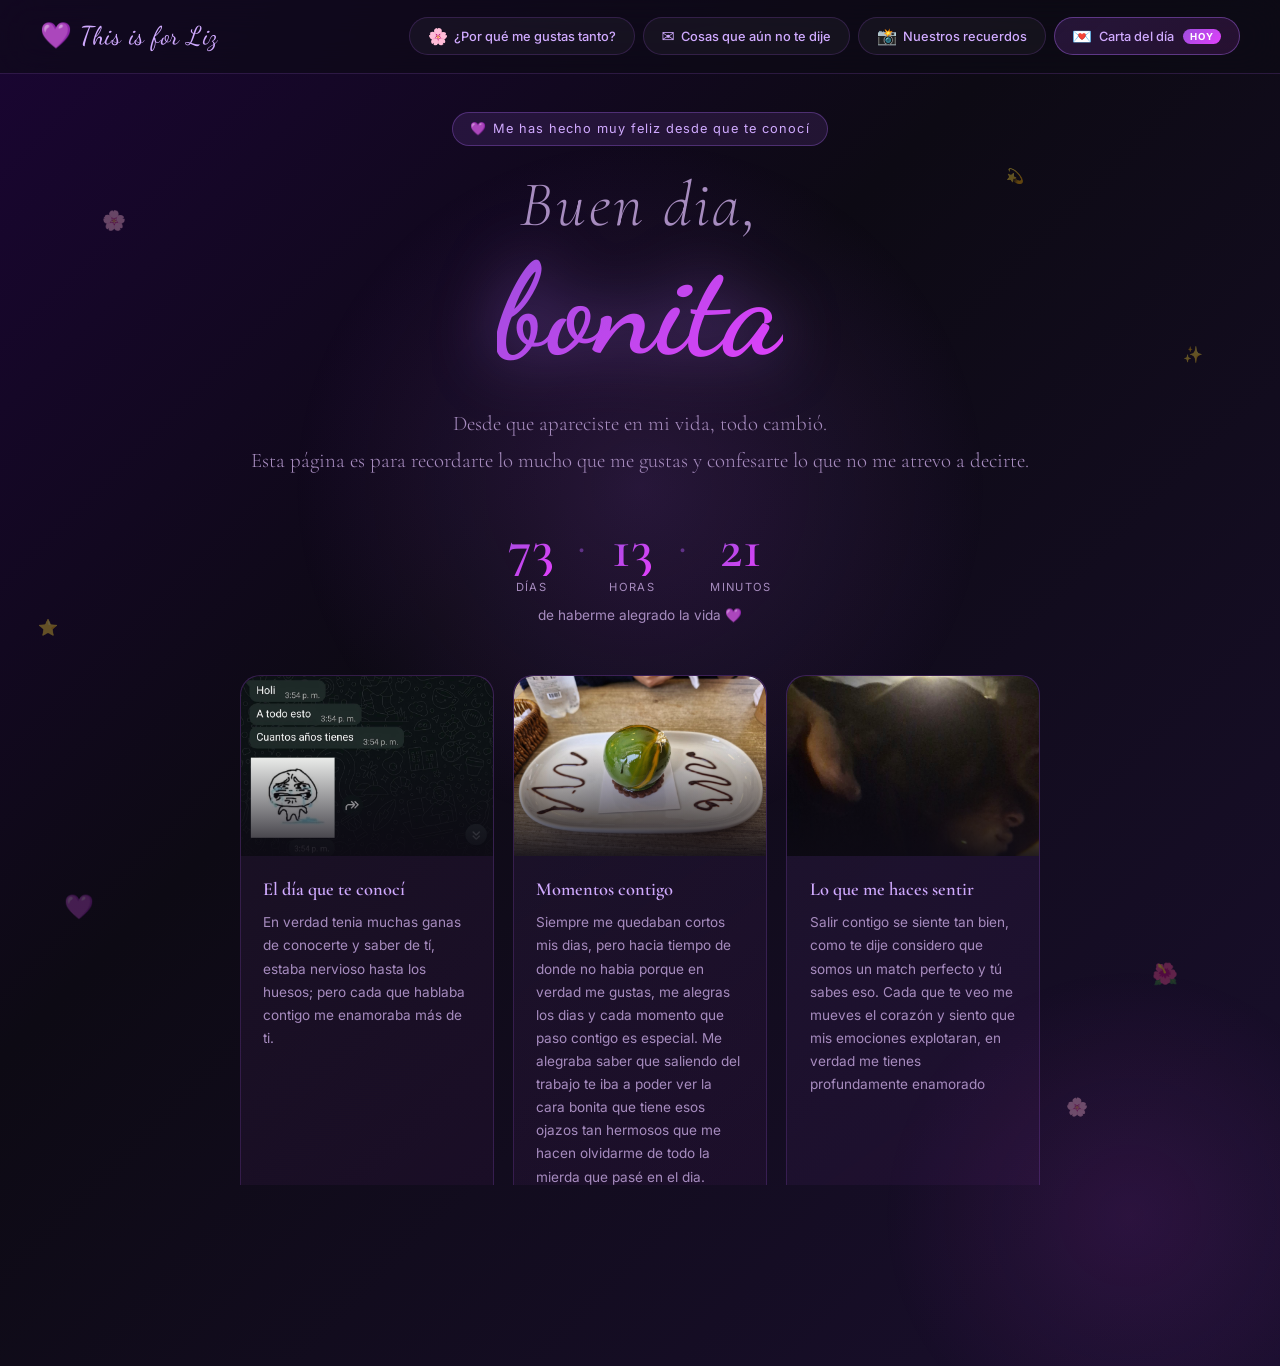
==== commit 02818910: "fix: Cartas diarias" ====
--- a/index.html
+++ b/index.html
@@ -360,6 +360,11 @@
 
       <div class="modal-body" id="modal-carta-body">
 
+        <!-- Botón para volver a la carta de hoy -->
+        <button class="carta-back-today hidden" id="carta-back-today" onclick="mostrarCartaHoy()">
+          💜 Volver a la carta de hoy
+        </button>
+
         <!-- Carta actual -->
         <div class="carta-display" id="carta-display">
           <div class="carta-paper" id="carta-paper">
--- a/style.css
+++ b/style.css
@@ -1057,3 +1057,47 @@
   padding: 1rem;
 }
 
+/* ── Botón "Volver a hoy" ── */
+.carta-back-today {
+  display: flex;
+  align-items: center;
+  justify-content: center;
+  gap: 0.4rem;
+  width: 100%;
+  padding: 0.65rem 1.2rem;
+  margin-bottom: 1rem;
+  background: linear-gradient(135deg, rgba(157,78,221,0.2), rgba(224,64,251,0.15));
+  border: 1px solid rgba(180,111,255,0.4);
+  border-radius: 12px;
+  color: var(--clr-lavender);
+  font-family: var(--font-sans);
+  font-size: 0.85rem;
+  font-weight: 500;
+  letter-spacing: 0.04em;
+  cursor: pointer;
+  transition: var(--transition);
+  animation: carta-appear 0.3s ease both;
+}
+
+.carta-back-today:hover {
+  background: linear-gradient(135deg, rgba(157,78,221,0.35), rgba(224,64,251,0.25));
+  border-color: var(--clr-purple-1);
+  color: var(--clr-text);
+  box-shadow: 0 0 20px rgba(180,111,255,0.2);
+  transform: translateY(-1px);
+}
+
+.carta-back-today:active {
+  transform: translateY(0);
+}
+
+/* ── Item activo del historial ── */
+.carta-history-item.active {
+  border-color: var(--clr-purple-2);
+  background: linear-gradient(135deg, rgba(157,78,221,0.15), rgba(224,64,251,0.08));
+}
+
+.carta-history-item.active .carta-history-date {
+  color: var(--clr-lavender);
+}
+
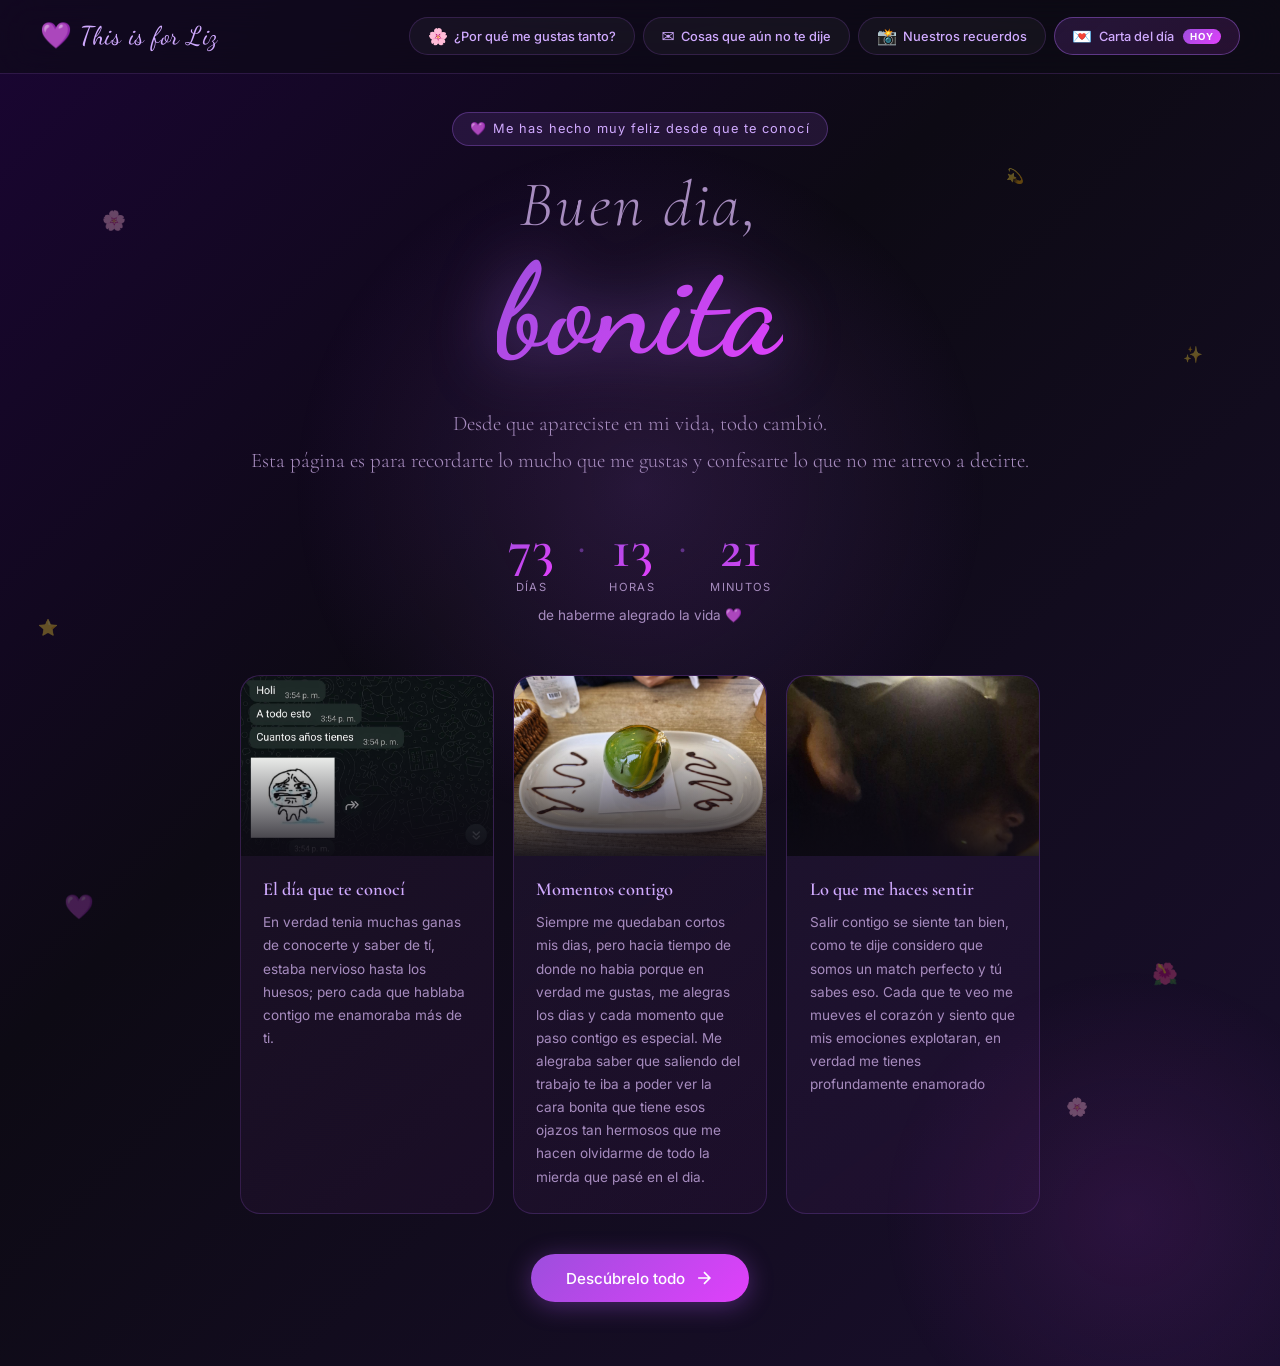
==== commit 9b04291a: "Add: reason" ====
--- a/index.html
+++ b/index.html
@@ -224,9 +224,16 @@
                 dificultad, te prometo que es muy bonito recordarlo ksksk</p>
             </div>
           </div>
+          <span class="reason-num">06</span>
+          <div class="reason-text">
+            <h4>Me gusta el como reaccionas a las sorpresas</h4>
+            <p>Cada que te sorprendia con algo siempre te reias o sonreias, el solo ver tu reacción hacia que valga la
+              pena</p>
+          </div>
         </div>
       </div>
     </div>
+  </div>
   </div>
 
   <!-- ─────────────────────────────────────────── -->
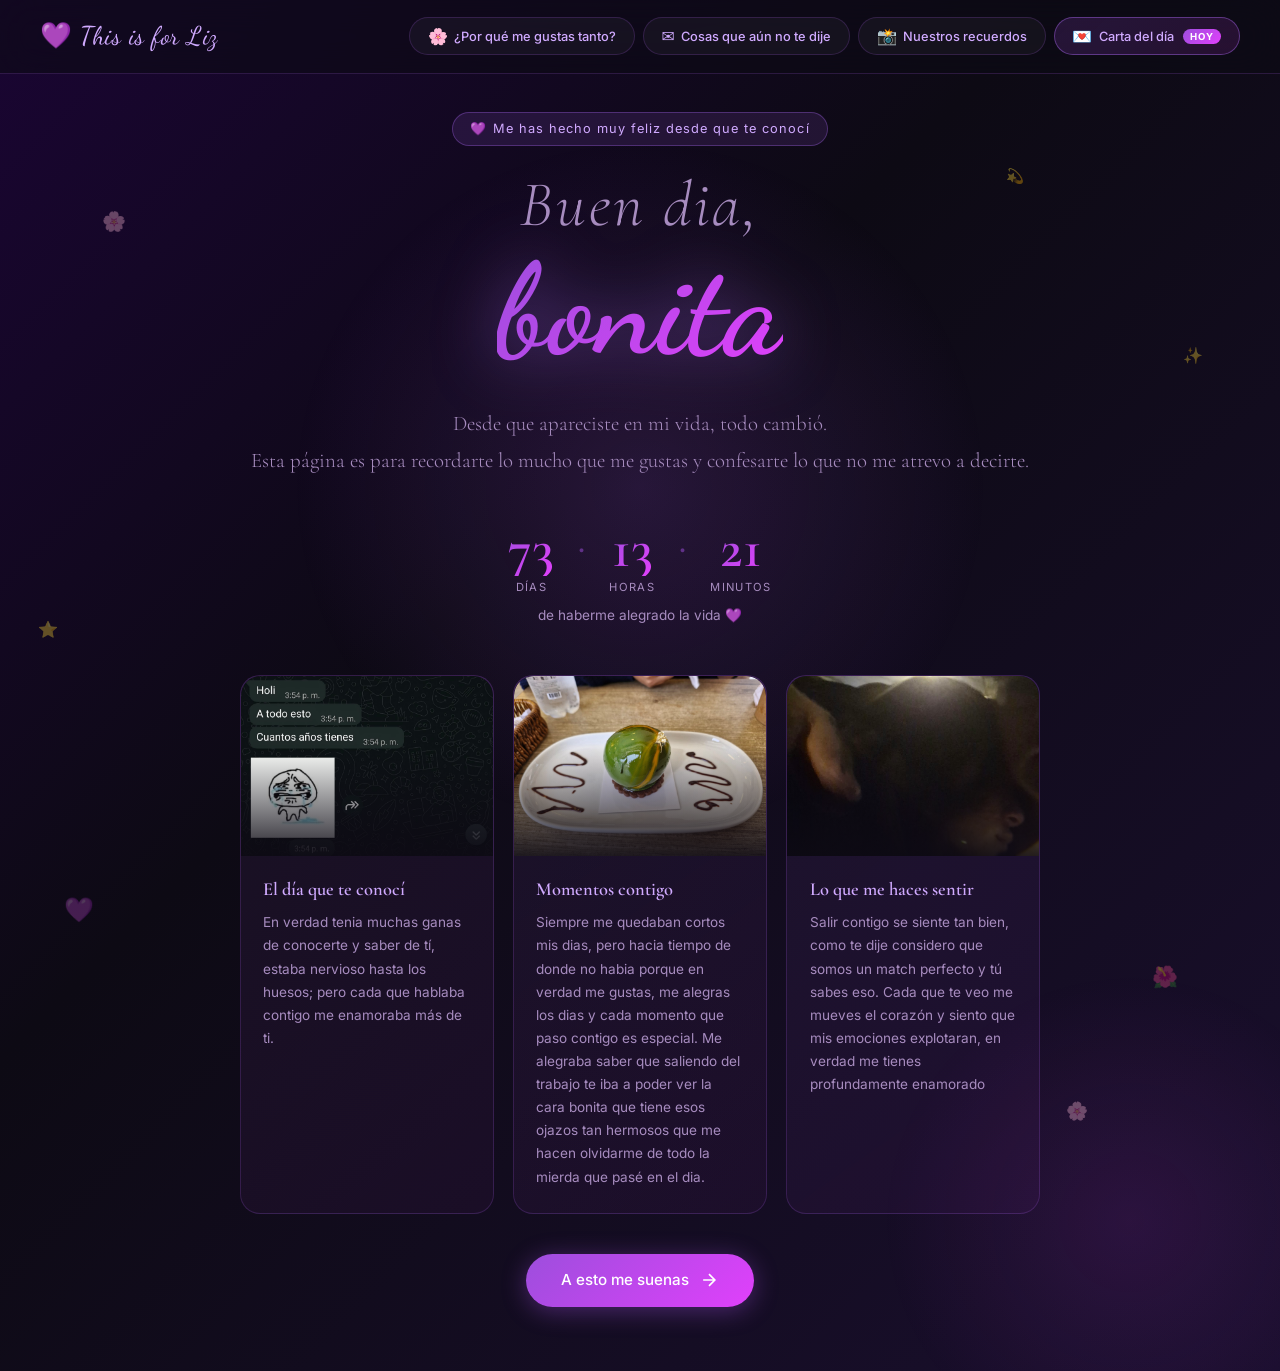
==== commit 084e5cc7: "Vinculo Spotify" ====
--- a/index.html
+++ b/index.html
@@ -145,13 +145,13 @@
 
       </div>
 
-      <!-- Botón de explorar -->
-      <button class="cta-btn" id="cta-btn" onclick="openModal('modal-why')">
-        <span>Descúbrelo todo</span>
+      <!-- Botón de explorar (Playlist Spotify) -->
+      <a href="https://open.spotify.com/playlist/4rgtYwGpGAIaKwRMOaZNDK?si=b5e7650c6e6040e9" target="_blank" rel="noopener noreferrer" class="cta-btn" id="cta-btn">
+        <span>A esto me suenas</span>
         <svg width="20" height="20" viewBox="0 0 24 24" fill="none" stroke="currentColor" stroke-width="2">
           <path d="M5 12h14M12 5l7 7-7 7" />
         </svg>
-      </button>
+      </a>
     </section>
 
     <!-- Flores decorativas flotantes -->
@@ -224,16 +224,17 @@
                 dificultad, te prometo que es muy bonito recordarlo ksksk</p>
             </div>
           </div>
-          <span class="reason-num">06</span>
-          <div class="reason-text">
-            <h4>Me gusta el como reaccionas a las sorpresas</h4>
-            <p>Cada que te sorprendia con algo siempre te reias o sonreias, el solo ver tu reacción hacia que valga la
-              pena</p>
+          <div class="reason-item" id="reason-6">
+            <span class="reason-num">06</span>
+            <div class="reason-text">
+              <h4>Me gusta el como reaccionas a las sorpresas</h4>
+              <p>Cada que te sorprendia con algo siempre te reias o sonreias, el solo ver tu reacción hacia que valga la
+                pena</p>
+            </div>
           </div>
         </div>
       </div>
     </div>
-  </div>
   </div>
 
   <!-- ─────────────────────────────────────────── -->
--- a/style.css
+++ b/style.css
@@ -1,48 +1,57 @@
 /* ============================================
-   PARA TI 💜 — Hoja de estilos principal
-   Paleta: Morado / Violeta / Rosa oscuro
    ============================================ */
 
 /* ── Variables de diseño ── */
 :root {
-  --clr-bg:          #0d0a14;
-  --clr-bg2:         #140d1f;
-  --clr-surface:     rgba(255, 255, 255, 0.04);
-  --clr-surface2:    rgba(255, 255, 255, 0.08);
-  --clr-border:      rgba(180, 100, 255, 0.18);
-  --clr-border2:     rgba(180, 100, 255, 0.35);
-
-  --clr-purple-1:    #b46fff;   /* principal */
-  --clr-purple-2:    #9d4edd;   /* medio */
-  --clr-purple-3:    #7b2fbe;   /* oscuro */
-  --clr-pink:        #e040fb;
-  --clr-lavender:    #d0aaff;
-  --clr-text:        #f0e6ff;
-  --clr-text-muted:  #a78cbf;
-
-  --grad-main:  linear-gradient(135deg, #1a0533 0%, #0d0a14 40%, #1a0f2e 100%);
+  --clr-bg: #0d0a14;
+  --clr-bg2: #140d1f;
+  --clr-surface: rgba(255, 255, 255, 0.04);
+  --clr-surface2: rgba(255, 255, 255, 0.08);
+  --clr-border: rgba(180, 100, 255, 0.18);
+  --clr-border2: rgba(180, 100, 255, 0.35);
+
+  --clr-purple-1: #b46fff;
+  /* principal */
+  --clr-purple-2: #9d4edd;
+  /* medio */
+  --clr-purple-3: #7b2fbe;
+  /* oscuro */
+  --clr-pink: #e040fb;
+  --clr-lavender: #d0aaff;
+  --clr-text: #f0e6ff;
+  --clr-text-muted: #a78cbf;
+
+  --grad-main: linear-gradient(135deg, #1a0533 0%, #0d0a14 40%, #1a0f2e 100%);
   --grad-accent: linear-gradient(135deg, var(--clr-purple-2), var(--clr-pink));
-  --grad-card:  linear-gradient(145deg, rgba(180,111,255,0.08) 0%, rgba(224,64,251,0.04) 100%);
+  --grad-card: linear-gradient(145deg, rgba(180, 111, 255, 0.08) 0%, rgba(224, 64, 251, 0.04) 100%);
 
   --shadow-purple: 0 0 40px rgba(157, 78, 221, 0.25);
-  --shadow-card:   0 8px 32px rgba(0, 0, 0, 0.4);
-  --shadow-modal:  0 24px 80px rgba(0, 0, 0, 0.7), 0 0 60px rgba(157,78,221,0.2);
-
-  --radius-card:  20px;
+  --shadow-card: 0 8px 32px rgba(0, 0, 0, 0.4);
+  --shadow-modal: 0 24px 80px rgba(0, 0, 0, 0.7), 0 0 60px rgba(157, 78, 221, 0.2);
+
+  --radius-card: 20px;
   --radius-modal: 28px;
-  --radius-btn:   50px;
-
-  --font-serif:  'Cormorant Garamond', Georgia, serif;
+  --radius-btn: 50px;
+
+  --font-serif: 'Cormorant Garamond', Georgia, serif;
   --font-script: 'Dancing Script', cursive;
-  --font-sans:   'Inter', system-ui, sans-serif;
+  --font-sans: 'Inter', system-ui, sans-serif;
 
   --transition: 0.35s cubic-bezier(0.4, 0, 0.2, 1);
 }
 
 /* ── Reset & base ── */
-*, *::before, *::after { box-sizing: border-box; margin: 0; padding: 0; }
-
-html { scroll-behavior: smooth; }
+*,
+*::before,
+*::after {
+  box-sizing: border-box;
+  margin: 0;
+  padding: 0;
+}
+
+html {
+  scroll-behavior: smooth;
+}
 
 body {
   font-family: var(--font-sans);
@@ -72,10 +81,23 @@
 }
 
 @keyframes float-particle {
-  0%   { transform: translateY(100vh) scale(0); opacity: 0; }
-  10%  { opacity: 1; }
-  90%  { opacity: 0.6; }
-  100% { transform: translateY(-10vh) scale(1); opacity: 0; }
+  0% {
+    transform: translateY(100vh) scale(0);
+    opacity: 0;
+  }
+
+  10% {
+    opacity: 1;
+  }
+
+  90% {
+    opacity: 0.6;
+  }
+
+  100% {
+    transform: translateY(-10vh) scale(1);
+    opacity: 0;
+  }
 }
 
 /* ══════════════════════════════════════════
@@ -147,7 +169,9 @@
   transform: translateY(-1px);
 }
 
-.tab-icon { font-size: 1rem; }
+.tab-icon {
+  font-size: 1rem;
+}
 
 /* ══════════════════════════════════════════
    HERO / PANTALLA PRINCIPAL
@@ -171,7 +195,7 @@
   transform: translateX(-50%);
   width: 700px;
   height: 700px;
-  background: radial-gradient(ellipse, rgba(157,78,221,0.18) 0%, transparent 70%);
+  background: radial-gradient(ellipse, rgba(157, 78, 221, 0.18) 0%, transparent 70%);
   pointer-events: none;
   animation: pulse-orb 6s ease-in-out infinite;
 }
@@ -183,13 +207,22 @@
   right: -100px;
   width: 500px;
   height: 500px;
-  background: radial-gradient(ellipse, rgba(224,64,251,0.1) 0%, transparent 70%);
+  background: radial-gradient(ellipse, rgba(224, 64, 251, 0.1) 0%, transparent 70%);
   pointer-events: none;
 }
 
 @keyframes pulse-orb {
-  0%, 100% { transform: translateX(-50%) scale(1); opacity: 0.7; }
-  50%       { transform: translateX(-50%) scale(1.1); opacity: 1; }
+
+  0%,
+  100% {
+    transform: translateX(-50%) scale(1);
+    opacity: 0.7;
+  }
+
+  50% {
+    transform: translateX(-50%) scale(1.1);
+    opacity: 1;
+  }
 }
 
 .hero-content {
@@ -202,8 +235,15 @@
 }
 
 @keyframes fade-in-up {
-  from { opacity: 0; transform: translateY(40px); }
-  to   { opacity: 1; transform: translateY(0); }
+  from {
+    opacity: 0;
+    transform: translateY(40px);
+  }
+
+  to {
+    opacity: 1;
+    transform: translateY(0);
+  }
 }
 
 /* Badge */
@@ -247,13 +287,20 @@
   -webkit-background-clip: text;
   -webkit-text-fill-color: transparent;
   background-clip: text;
-  filter: drop-shadow(0 0 30px rgba(180,111,255,0.5));
+  filter: drop-shadow(0 0 30px rgba(180, 111, 255, 0.5));
   animation: name-glow 3s ease-in-out infinite;
 }
 
 @keyframes name-glow {
-  0%, 100% { filter: drop-shadow(0 0 20px rgba(180,111,255,0.4)); }
-  50%       { filter: drop-shadow(0 0 50px rgba(224,64,251,0.6)); }
+
+  0%,
+  100% {
+    filter: drop-shadow(0 0 20px rgba(180, 111, 255, 0.4));
+  }
+
+  50% {
+    filter: drop-shadow(0 0 50px rgba(224, 64, 251, 0.6));
+  }
 }
 
 /* Subtítulo */
@@ -346,7 +393,7 @@
   position: absolute;
   inset: 0;
   border-radius: var(--radius-card);
-  background: linear-gradient(135deg, rgba(180,111,255,0.06) 0%, transparent 60%);
+  background: linear-gradient(135deg, rgba(180, 111, 255, 0.06) 0%, transparent 60%);
   opacity: 0;
   transition: var(--transition);
   pointer-events: none;
@@ -359,7 +406,9 @@
   box-shadow: var(--shadow-purple);
 }
 
-.exp-card:hover::after { opacity: 1; }
+.exp-card:hover::after {
+  opacity: 1;
+}
 
 /* ── Área de imagen ── */
 .card-media {
@@ -377,30 +426,36 @@
   height: 100%;
   object-fit: cover;
   object-position: center top;
-  display: none;            /* oculta hasta que cargue (onload la muestra) */
+  display: none;
+  /* oculta hasta que cargue (onload la muestra) */
   transition: transform 0.5s ease;
 }
 
-.exp-card:hover .card-photo { transform: scale(1.05); }
+.exp-card:hover .card-photo {
+  transform: scale(1.05);
+}
 
 /* Placeholder cuando no hay foto */
 .card-photo-placeholder {
   position: absolute;
   inset: 0;
-  display: flex;             /* visible por defecto */
+  display: flex;
+  /* visible por defecto */
   align-items: center;
   justify-content: center;
-  background: linear-gradient(145deg, rgba(157,78,221,0.15), rgba(224,64,251,0.08));
+  background: linear-gradient(145deg, rgba(157, 78, 221, 0.15), rgba(224, 64, 251, 0.08));
 }
 
 .placeholder-icon {
   font-size: 3rem;
   opacity: 0.7;
-  filter: drop-shadow(0 0 12px rgba(180,111,255,0.5));
+  filter: drop-shadow(0 0 12px rgba(180, 111, 255, 0.5));
   transition: transform 0.3s ease;
 }
 
-.exp-card:hover .placeholder-icon { transform: scale(1.15); }
+.exp-card:hover .placeholder-icon {
+  transform: scale(1.15);
+}
 
 /* Overlay degradado al fondo de la imagen */
 .card-media-overlay {
@@ -409,7 +464,7 @@
   left: 0;
   right: 0;
   height: 60%;
-  background: linear-gradient(to top, rgba(13,10,20,0.9) 0%, transparent 100%);
+  background: linear-gradient(to top, rgba(13, 10, 20, 0.9) 0%, transparent 100%);
   pointer-events: none;
 }
 
@@ -444,22 +499,28 @@
   border: none;
   border-radius: var(--radius-btn);
   color: #fff;
+  text-decoration: none;
   font-family: var(--font-sans);
   font-size: 0.95rem;
   font-weight: 500;
   cursor: pointer;
   transition: var(--transition);
-  box-shadow: 0 4px 24px rgba(157,78,221,0.4);
+  box-shadow: 0 4px 24px rgba(157, 78, 221, 0.4);
   animation: fade-in-up 1s 0.7s ease both;
 }
 
 .cta-btn:hover {
   transform: translateY(-2px) scale(1.03);
-  box-shadow: 0 8px 36px rgba(157,78,221,0.55);
-}
-
-.cta-btn svg { transition: transform 0.3s ease; }
-.cta-btn:hover svg { transform: translateX(4px); }
+  box-shadow: 0 8px 36px rgba(157, 78, 221, 0.55);
+}
+
+.cta-btn svg {
+  transition: transform 0.3s ease;
+}
+
+.cta-btn:hover svg {
+  transform: translateX(4px);
+}
 
 /* ══════════════════════════════════════════
    FLORES FLOTANTES DECORATIVAS
@@ -480,18 +541,75 @@
   user-select: none;
 }
 
-.f1 { top: 15%; left:  8%; animation-duration: 7s;  animation-delay: 0s;   font-size: 1.2rem; }
-.f2 { top: 25%; right: 6%; animation-duration: 9s;  animation-delay: 1.5s; font-size: 1rem; }
-.f3 { top: 65%; left: 5%;  animation-duration: 8s;  animation-delay: 0.8s; }
-.f4 { top: 70%; right: 8%; animation-duration: 10s; animation-delay: 2s;   font-size: 1.3rem; }
-.f5 { top: 45%; left: 3%;  animation-duration: 6s;  animation-delay: 3s;   font-size: 1rem; }
-.f6 { top: 80%; right:15%; animation-duration: 11s; animation-delay: 0.3s; font-size: 1.1rem; }
-.f7 { top: 12%; right:20%; animation-duration: 8.5s;animation-delay: 2.5s; font-size: 0.9rem; }
+.f1 {
+  top: 15%;
+  left: 8%;
+  animation-duration: 7s;
+  animation-delay: 0s;
+  font-size: 1.2rem;
+}
+
+.f2 {
+  top: 25%;
+  right: 6%;
+  animation-duration: 9s;
+  animation-delay: 1.5s;
+  font-size: 1rem;
+}
+
+.f3 {
+  top: 65%;
+  left: 5%;
+  animation-duration: 8s;
+  animation-delay: 0.8s;
+}
+
+.f4 {
+  top: 70%;
+  right: 8%;
+  animation-duration: 10s;
+  animation-delay: 2s;
+  font-size: 1.3rem;
+}
+
+.f5 {
+  top: 45%;
+  left: 3%;
+  animation-duration: 6s;
+  animation-delay: 3s;
+  font-size: 1rem;
+}
+
+.f6 {
+  top: 80%;
+  right: 15%;
+  animation-duration: 11s;
+  animation-delay: 0.3s;
+  font-size: 1.1rem;
+}
+
+.f7 {
+  top: 12%;
+  right: 20%;
+  animation-duration: 8.5s;
+  animation-delay: 2.5s;
+  font-size: 0.9rem;
+}
 
 @keyframes float-flower {
-  0%, 100% { transform: translateY(0)    rotate(0deg); }
-  33%       { transform: translateY(-18px) rotate(8deg); }
-  66%       { transform: translateY(-8px)  rotate(-5deg); }
+
+  0%,
+  100% {
+    transform: translateY(0) rotate(0deg);
+  }
+
+  33% {
+    transform: translateY(-18px) rotate(8deg);
+  }
+
+  66% {
+    transform: translateY(-8px) rotate(-5deg);
+  }
 }
 
 /* ══════════════════════════════════════════
@@ -534,9 +652,18 @@
 }
 
 /* Scrollbar del modal */
-.modal-window::-webkit-scrollbar { width: 5px; }
-.modal-window::-webkit-scrollbar-track { background: transparent; }
-.modal-window::-webkit-scrollbar-thumb { background: var(--clr-purple-3); border-radius: 99px; }
+.modal-window::-webkit-scrollbar {
+  width: 5px;
+}
+
+.modal-window::-webkit-scrollbar-track {
+  background: transparent;
+}
+
+.modal-window::-webkit-scrollbar-thumb {
+  background: var(--clr-purple-3);
+  border-radius: 99px;
+}
 
 .modal-overlay.active .modal-window {
   transform: translateY(0) scale(1);
@@ -550,7 +677,7 @@
   right: 1.2rem;
   width: 34px;
   height: 34px;
-  background: rgba(255,255,255,0.07);
+  background: rgba(255, 255, 255, 0.07);
   border: 1px solid var(--clr-border);
   border-radius: 50%;
   color: var(--clr-text-muted);
@@ -564,7 +691,7 @@
 }
 
 .modal-close:hover {
-  background: rgba(180,111,255,0.2);
+  background: rgba(180, 111, 255, 0.2);
   color: var(--clr-text);
   border-color: var(--clr-purple-1);
 }
@@ -580,7 +707,9 @@
   margin-bottom: 1.5rem;
 }
 
-.modal-icon { font-size: 2rem; }
+.modal-icon {
+  font-size: 2rem;
+}
 
 .modal-title {
   font-family: var(--font-serif);
@@ -606,7 +735,11 @@
 }
 
 /* ── Modal: Lista de razones ── */
-.reason-list { display: flex; flex-direction: column; gap: 1.2rem; }
+.reason-list {
+  display: flex;
+  flex-direction: column;
+  gap: 1.2rem;
+}
 
 .reason-item {
   display: flex;
@@ -649,10 +782,14 @@
 }
 
 /* ── Modal: Carta ── */
-.letter-container { display: flex; flex-direction: column; gap: 1rem; }
+.letter-container {
+  display: flex;
+  flex-direction: column;
+  gap: 1rem;
+}
 
 .letter {
-  background: rgba(180,111,255,0.05);
+  background: rgba(180, 111, 255, 0.05);
   border: 1px solid var(--clr-border);
   border-left: 3px solid var(--clr-purple-2);
   border-radius: 0 14px 14px 0;
@@ -709,7 +846,9 @@
   transition: transform 0.5s ease;
 }
 
-.memory-card:hover .memory-photo { transform: scale(1.06); }
+.memory-card:hover .memory-photo {
+  transform: scale(1.06);
+}
 
 /* ── Placeholder sin foto ── */
 .memory-placeholder {
@@ -725,9 +864,20 @@
   text-align: center;
 }
 
-.memory-placeholder span  { font-size: 2.5rem; }
-.memory-placeholder p     { font-family: var(--font-serif); font-size: 0.95rem; color: var(--clr-lavender); }
-.memory-placeholder small { font-size: 0.72rem; color: var(--clr-text-muted); }
+.memory-placeholder span {
+  font-size: 2.5rem;
+}
+
+.memory-placeholder p {
+  font-family: var(--font-serif);
+  font-size: 0.95rem;
+  color: var(--clr-lavender);
+}
+
+.memory-placeholder small {
+  font-size: 0.72rem;
+  color: var(--clr-text-muted);
+}
 
 /* ── Caption al pie (aparece al hacer hover sobre la foto) ── */
 .memory-caption {
@@ -736,7 +886,7 @@
   left: 0;
   right: 0;
   padding: 0.7rem 0.8rem 0.6rem;
-  background: linear-gradient(to top, rgba(10,5,20,0.88) 0%, transparent 100%);
+  background: linear-gradient(to top, rgba(10, 5, 20, 0.88) 0%, transparent 100%);
   font-family: var(--font-serif);
   font-size: 0.82rem;
   font-style: italic;
@@ -768,39 +918,55 @@
     gap: 0.4rem;
   }
 
-  .tab-label { display: none; }
-  .tab-icon  { font-size: 1.3rem; }
+  .tab-label {
+    display: none;
+  }
+
+  .tab-icon {
+    font-size: 1.3rem;
+  }
 
   .tab-btn {
     padding: 0.5rem 0.8rem;
     border-radius: 12px;
   }
 
-  .experience-cards { grid-template-columns: 1fr; }
-
-  .memories-grid { grid-template-columns: 1fr 1fr; }
+  .experience-cards {
+    grid-template-columns: 1fr;
+  }
+
+  .memories-grid {
+    grid-template-columns: 1fr 1fr;
+  }
 
   .modal-header,
-  .modal-body { padding-left: 1.4rem; padding-right: 1.4rem; }
-
-  .hero { padding-top: 10rem; }
+  .modal-body {
+    padding-left: 1.4rem;
+    padding-right: 1.4rem;
+  }
+
+  .hero {
+    padding-top: 10rem;
+  }
 }
 
 @media (max-width: 400px) {
-  .memories-grid { grid-template-columns: 1fr; }
+  .memories-grid {
+    grid-template-columns: 1fr;
+  }
 }
 
 /* ══════════════════════════════════════════
    PESTAÑA: Carta del día — botón especial
 ══════════════════════════════════════════ */
 .tab-btn--carta {
-  background: linear-gradient(135deg, rgba(157,78,221,0.18), rgba(224,64,251,0.12));
-  border-color: rgba(180,111,255,0.4);
+  background: linear-gradient(135deg, rgba(157, 78, 221, 0.18), rgba(224, 64, 251, 0.12));
+  border-color: rgba(180, 111, 255, 0.4);
   position: relative;
 }
 
 .tab-btn--carta:hover {
-  background: linear-gradient(135deg, rgba(157,78,221,0.35), rgba(224,64,251,0.25));
+  background: linear-gradient(135deg, rgba(157, 78, 221, 0.35), rgba(224, 64, 251, 0.25));
 }
 
 .carta-badge {
@@ -816,14 +982,23 @@
 }
 
 @keyframes badge-pulse {
-  0%, 100% { box-shadow: 0 0 0 0 rgba(224,64,251,0.5); }
-  50%       { box-shadow: 0 0 0 5px rgba(224,64,251,0); }
+
+  0%,
+  100% {
+    box-shadow: 0 0 0 0 rgba(224, 64, 251, 0.5);
+  }
+
+  50% {
+    box-shadow: 0 0 0 5px rgba(224, 64, 251, 0);
+  }
 }
 
 /* ══════════════════════════════════════════
    MODAL: Carta del día — ventana más ancha
 ══════════════════════════════════════════ */
-.modal-window--carta { max-width: 680px; }
+.modal-window--carta {
+  max-width: 680px;
+}
 
 /* Fecha en el header */
 .carta-date {
@@ -834,22 +1009,31 @@
 }
 
 /* ── Papel de la carta ── */
-.carta-display { margin-bottom: 0.5rem; }
+.carta-display {
+  margin-bottom: 0.5rem;
+}
 
 .carta-paper {
   background: linear-gradient(160deg, #1e1135 0%, #170e2e 100%);
-  border: 1px solid rgba(180,111,255,0.3);
+  border: 1px solid rgba(180, 111, 255, 0.3);
   border-radius: 18px;
   padding: 1.8rem 2rem;
   position: relative;
   overflow: hidden;
-  box-shadow: inset 0 1px 0 rgba(255,255,255,0.04), 0 8px 32px rgba(0,0,0,0.3);
+  box-shadow: inset 0 1px 0 rgba(255, 255, 255, 0.04), 0 8px 32px rgba(0, 0, 0, 0.3);
   animation: carta-appear 0.5s ease both;
 }
 
 @keyframes carta-appear {
-  from { opacity: 0; transform: translateY(12px) scale(0.98); }
-  to   { opacity: 1; transform: translateY(0) scale(1); }
+  from {
+    opacity: 0;
+    transform: translateY(12px) scale(0.98);
+  }
+
+  to {
+    opacity: 1;
+    transform: translateY(0) scale(1);
+  }
 }
 
 /* Líneas decorativas de papel */
@@ -857,12 +1041,10 @@
   content: '';
   position: absolute;
   inset: 0;
-  background: repeating-linear-gradient(
-    transparent,
-    transparent 31px,
-    rgba(180,111,255,0.06) 31px,
-    rgba(180,111,255,0.06) 32px
-  );
+  background: repeating-linear-gradient(transparent,
+      transparent 31px,
+      rgba(180, 111, 255, 0.06) 31px,
+      rgba(180, 111, 255, 0.06) 32px);
   pointer-events: none;
   border-radius: 18px;
 }
@@ -873,10 +1055,12 @@
   gap: 0.6rem;
   margin-bottom: 1.2rem;
   padding-bottom: 0.8rem;
-  border-bottom: 1px solid rgba(180,111,255,0.15);
-}
-
-.carta-paper-icon { font-size: 1.2rem; }
+  border-bottom: 1px solid rgba(180, 111, 255, 0.15);
+}
+
+.carta-paper-icon {
+  font-size: 1.2rem;
+}
 
 .carta-paper-label {
   font-family: var(--font-script);
@@ -915,11 +1099,23 @@
   color: var(--clr-text-muted);
 }
 
-.carta-empty-icon { font-size: 3rem; margin-bottom: 0.3rem; }
-.carta-empty p    { font-family: var(--font-serif); font-size: 1.1rem; }
-.carta-empty small{ font-size: 0.85rem; }
-
-.hidden { display: none !important; }
+.carta-empty-icon {
+  font-size: 3rem;
+  margin-bottom: 0.3rem;
+}
+
+.carta-empty p {
+  font-family: var(--font-serif);
+  font-size: 1.1rem;
+}
+
+.carta-empty small {
+  font-size: 0.85rem;
+}
+
+.hidden {
+  display: none !important;
+}
 
 /* ── Separador decorativo ── */
 .carta-divider {
@@ -927,7 +1123,7 @@
   align-items: center;
   gap: 0.8rem;
   margin: 1.6rem 0;
-  color: rgba(180,111,255,0.3);
+  color: rgba(180, 111, 255, 0.3);
   font-size: 0.9rem;
 }
 
@@ -936,11 +1132,14 @@
   content: '';
   flex: 1;
   height: 1px;
-  background: linear-gradient(to right, transparent, rgba(180,111,255,0.2), transparent);
+  background: linear-gradient(to right, transparent, rgba(180, 111, 255, 0.2), transparent);
 }
 
 /* ── Contador próxima carta ── */
-.carta-next { text-align: center; margin-bottom: 1.8rem; }
+.carta-next {
+  text-align: center;
+  margin-bottom: 1.8rem;
+}
 
 .carta-next-label {
   font-size: 0.75rem;
@@ -979,7 +1178,9 @@
   transition: transform 0.2s ease;
 }
 
-.cd-num.tick { transform: scale(1.15); }
+.cd-num.tick {
+  transform: scale(1.15);
+}
 
 .cd-label {
   font-size: 0.65rem;
@@ -998,7 +1199,9 @@
 }
 
 /* ── Historial de cartas ── */
-.carta-history { margin-top: 0.5rem; }
+.carta-history {
+  margin-top: 0.5rem;
+}
 
 .carta-history-title {
   font-family: var(--font-serif);
@@ -1008,7 +1211,11 @@
   font-weight: 400;
 }
 
-.carta-history-list { display: flex; flex-direction: column; gap: 0.7rem; }
+.carta-history-list {
+  display: flex;
+  flex-direction: column;
+  gap: 0.7rem;
+}
 
 .carta-history-item {
   display: flex;
@@ -1066,8 +1273,8 @@
   width: 100%;
   padding: 0.65rem 1.2rem;
   margin-bottom: 1rem;
-  background: linear-gradient(135deg, rgba(157,78,221,0.2), rgba(224,64,251,0.15));
-  border: 1px solid rgba(180,111,255,0.4);
+  background: linear-gradient(135deg, rgba(157, 78, 221, 0.2), rgba(224, 64, 251, 0.15));
+  border: 1px solid rgba(180, 111, 255, 0.4);
   border-radius: 12px;
   color: var(--clr-lavender);
   font-family: var(--font-sans);
@@ -1080,10 +1287,10 @@
 }
 
 .carta-back-today:hover {
-  background: linear-gradient(135deg, rgba(157,78,221,0.35), rgba(224,64,251,0.25));
+  background: linear-gradient(135deg, rgba(157, 78, 221, 0.35), rgba(224, 64, 251, 0.25));
   border-color: var(--clr-purple-1);
   color: var(--clr-text);
-  box-shadow: 0 0 20px rgba(180,111,255,0.2);
+  box-shadow: 0 0 20px rgba(180, 111, 255, 0.2);
   transform: translateY(-1px);
 }
 
@@ -1094,10 +1301,9 @@
 /* ── Item activo del historial ── */
 .carta-history-item.active {
   border-color: var(--clr-purple-2);
-  background: linear-gradient(135deg, rgba(157,78,221,0.15), rgba(224,64,251,0.08));
+  background: linear-gradient(135deg, rgba(157, 78, 221, 0.15), rgba(224, 64, 251, 0.08));
 }
 
 .carta-history-item.active .carta-history-date {
   color: var(--clr-lavender);
-}
-
+}
